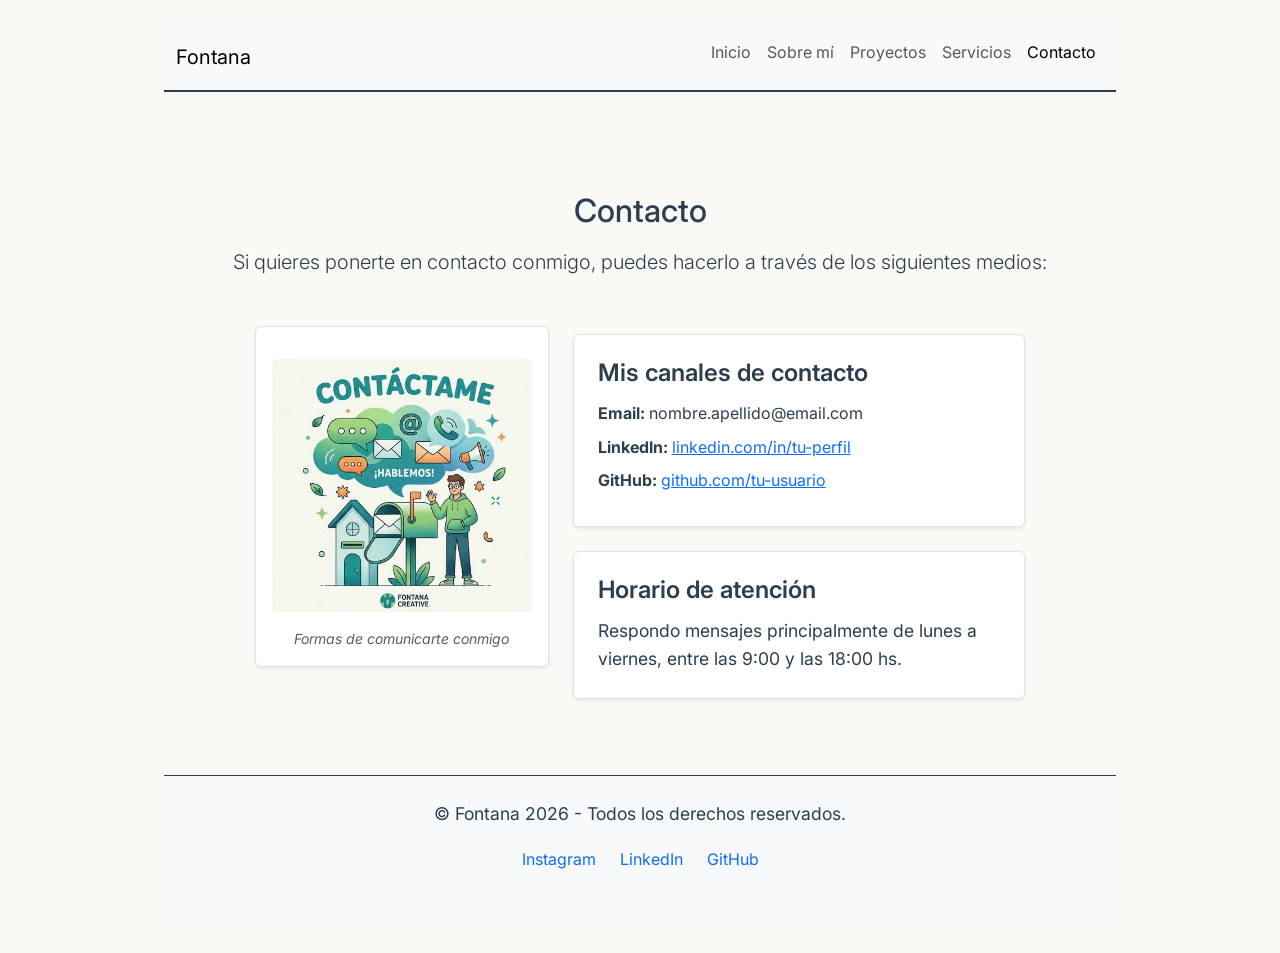
==== pages/Contacto.html @ ce927e17 "fix: mueve los archivos a la raiz del proyecto" ====
<!DOCTYPE html>
<html lang="es">
<head>
    <meta charset="UTF-8">
    <meta name="viewport" content="width=device-width, initial-scale=1.0">
    <!--Bootstrap-->
    <link href="https://cdn.jsdelivr.net/npm/bootstrap@5.3.3/dist/css/bootstrap.min.css" rel="stylesheet" integrity="sha384-QWTKZyjpPEjISv5WaRU9OFeRpok6YctnYmDr5pNlyT2bRjXh0JMhjY6hW+ALEwIH" crossorigin="anonymous">
    <title>Fontana | Contacto</title>
    <link rel="stylesheet" href="../styles/styles.css">
</head>
<body>
    <header>
        <nav class="navbar navbar-expand-lg bg-body-tertiary">
            <div class="container-fluid">
                <a class="navbar-brand" href="../index.html">Fontana</a>
                
               
                <button class="navbar-toggler" type="button" data-bs-toggle="collapse" data-bs-target="#navbarNav" aria-controls="navbarNav" aria-expanded="false" aria-label="Toggle navigation">
                    <span class="navbar-toggler-icon"></span>
                </button>
                
                
                <div class="collapse navbar-collapse" id="navbarNav">
                    <ul class="navbar-nav ms-auto">
                        <li class="nav-item">
                            <a class="nav-link" href="../index.html">Inicio</a>
                        </li>
                        <li class="nav-item">
                            <a class="nav-link" href="./sobre-mi.html">Sobre mí</a>
                        </li>
                        <li class="nav-item">
                            <a class="nav-link" href="./proyectos.html">Proyectos</a>
                        </li>
                        <li class="nav-item">
                            <a class="nav-link" href="./servicios.html">Servicios</a>
                        </li>
                        <li class="nav-item">
                            <a class="nav-link active" aria-current="page" href="./contacto.html">Contacto</a>
                        </li>
                    </ul>
                </div>
            </div>
        </nav>
    </header>

    <main class="container my-5">
        <article>
            <div class="text-center mb-5">
                <h2>Contacto</h2>
                <p class="lead">Si quieres ponerte en contacto conmigo, puedes hacerlo a través de los siguientes medios:</p>
            </div>
            
            <div class="row align-items-center justify-content-center">
                <!-- Imagen -->
                <div class="col-lg-4 text-center mb-4">
                    <figure class="figure p-3 bg-white border rounded shadow-sm w-100">
                        <img src="../img/contacto.jpg" class="figure-img img-fluid rounded" alt="Ilustración de un sobre o icono de contacto">
                        <figcaption class="figure-caption">Formas de comunicarte conmigo</figcaption>
                    </figure>
                </div>

                <!-- Bloques de Texto -->
                <div class="col-lg-6">
                    <div class="p-4 bg-white border rounded shadow-sm mb-4">
                        <h3>Mis canales de contacto</h3>
                        <ul class="list-unstyled mb-0">
                            <li class="mb-2 text-break"><strong>Email:</strong> nombre.apellido@email.com</li>
                            <li class="mb-2 text-break"><strong>LinkedIn:</strong> <a href="https://linkedin.com/in/tu-perfil" target="_blank">linkedin.com/in/tu-perfil</a></li>
                            <li class="text-break"><strong>GitHub:</strong> <a href="https://github.com/tu-usuario" target="_blank">github.com/tu-usuario</a></li>
                        </ul>
                    </div>

                    <div class="p-4 bg-white border rounded shadow-sm">
                        <h3>Horario de atención</h3>
                        <p class="mb-0">Respondo mensajes principalmente de lunes a viernes, entre las 9:00 y las 18:00 hs.</p>
                    </div>
                </div>
            </div>
        </article>
    </main>

    <footer class="bg-body-tertiary text-center py-4 mt-5">
        <p>&copy; Fontana 2026 - Todos los derechos reservados.</p>
        <ul class="list-inline">
            <li class="list-inline-item"><a href="#" class="text-decoration-none">Instagram</a></li>
            <li class="list-inline-item"><a href="#" class="text-decoration-none">LinkedIn</a></li>
            <li class="list-inline-item"><a href="#" class="text-decoration-none">GitHub</a></li>
        </ul>
    </footer>
    <!--Bootstrap-->
    <script src="https://cdn.jsdelivr.net/npm/bootstrap@5.3.3/dist/js/bootstrap.bundle.min.js" integrity="sha384-YvpcrYf0tY3lHB60NNkmXc5s9fDVZLESaAA55NDzOxhy9GkcIdslK1eN7N6jIeHz" crossorigin="anonymous"></script>
</body>
</html>
---- styles/styles.css ----
@import url('https://fonts.googleapis.com/css2?family=Abel&family=Inder&family=Inter:ital,opsz,wght@0,14..32,100..900;1,14..32,100..900&display=swap');

* {
    margin: 0;
    padding: 0;
    box-sizing: border-box;
}

:root {
    --color-primario: #2c3e50;
    --color-secundario: #FAF9F6;
    --color-acento: #e67e22; 
    --title-size: clamp(1.8rem, 4vw, 3rem);
}

body {
    font-family: "Inter", sans-serif; 
    background-color: var(--color-secundario); 
    color: var(--color-primario); 
    line-height: 1.6;
    padding: 1.5rem;
    max-width: 1000px;
    margin: 0 auto;
}

header {
    border-bottom: 2px solid var(--color-primario);
    margin-bottom: 2.5rem;
}

h1 {
    font-size: var(--title-size);         
    font-weight: 700;          
    color: var(--color-primario); 
}

h2 {
    font-size: 2rem;
    margin-top: 2rem;
    margin-bottom: 1rem;
    color: var(--color-primario);
}

h3 {
    font-size: 1.5rem;          
    font-weight: 600;           
    margin-bottom: 0.8rem;
    color: var(--color-primario);
}

p {
    font-size: 1.1rem;
    margin-bottom: 1.2rem; 
}

ul {
    margin-bottom: 1.5rem;
    padding-left: 1.5rem; 
}

li {
    margin-bottom: 0.5rem;
}

footer {
    margin-top: 3rem;
    padding-top: 1.5rem;
    border-top: 1px solid var(--color-primario); 
    text-align: center;
}

footer ul {
    display: flex;
    justify-content: center;
    gap: 1rem;
    list-style: none;
    padding: 0;
}

figure img {
    max-width: 100%;
    height: auto;
    border-radius: 4px;
    margin-top: 1rem;
}

figcaption {
    font-style: italic;
    font-size: 0.9rem;
    margin-top: 0.5rem;
    color: #555;
}

main {
    max-width: 1200px; 
    margin: 0 auto;    
    padding: 20px;     
}
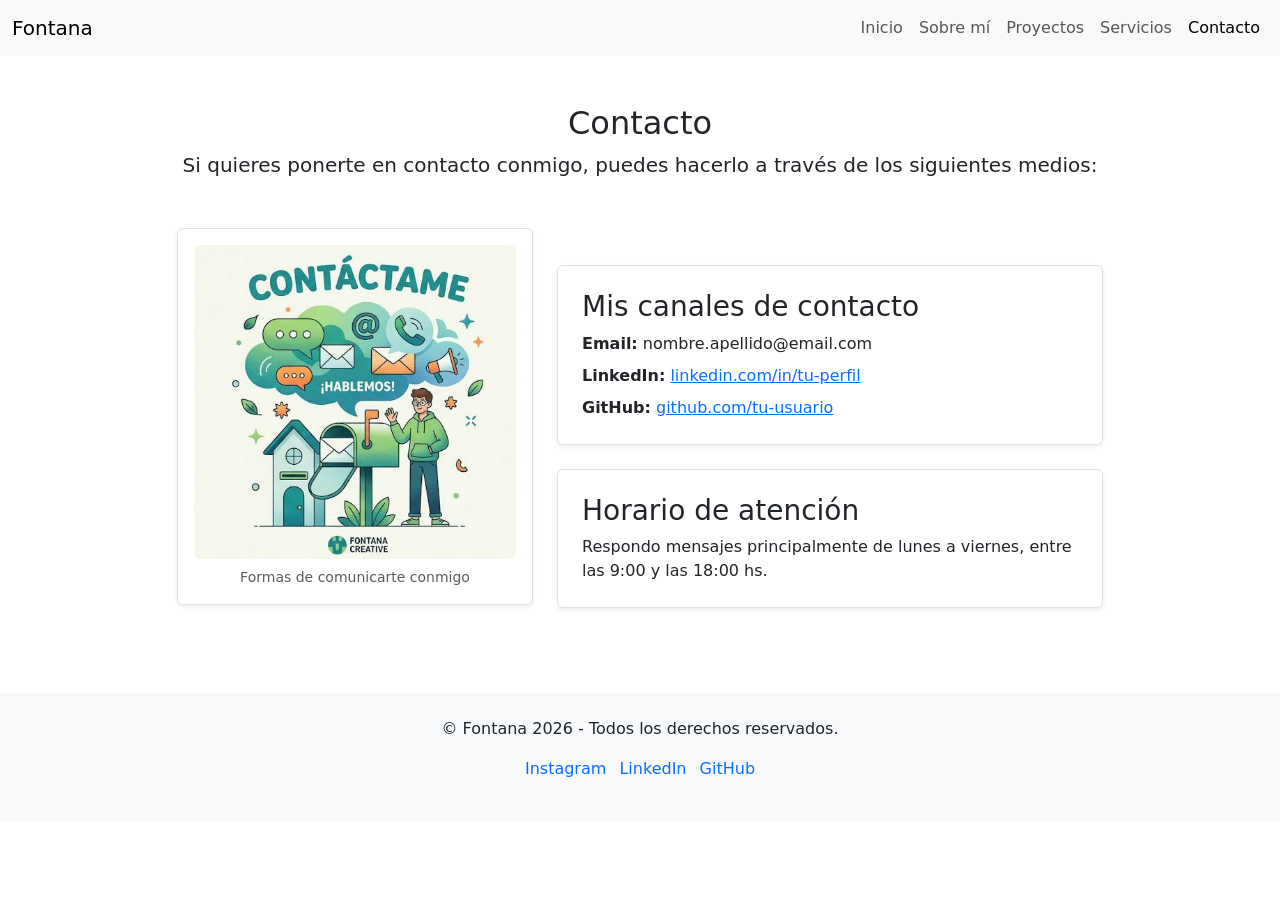
==== commit 532904c8: "Arquitectura SCSS completa" ====
--- a/pages/Contacto.html
+++ b/pages/Contacto.html
@@ -6,7 +6,7 @@
     <!--Bootstrap-->
     <link href="https://cdn.jsdelivr.net/npm/bootstrap@5.3.3/dist/css/bootstrap.min.css" rel="stylesheet" integrity="sha384-QWTKZyjpPEjISv5WaRU9OFeRpok6YctnYmDr5pNlyT2bRjXh0JMhjY6hW+ALEwIH" crossorigin="anonymous">
     <title>Fontana | Contacto</title>
-    <link rel="stylesheet" href="../styles/styles.css">
+    <link rel="stylesheet" href="../styles/style.css">
 </head>
 <body>
     <header>
--- a/styles/style.css
+++ b/styles/style.css
@@ -0,0 +1,3 @@
+
+
+/*# sourceMappingURL=style.css.map */
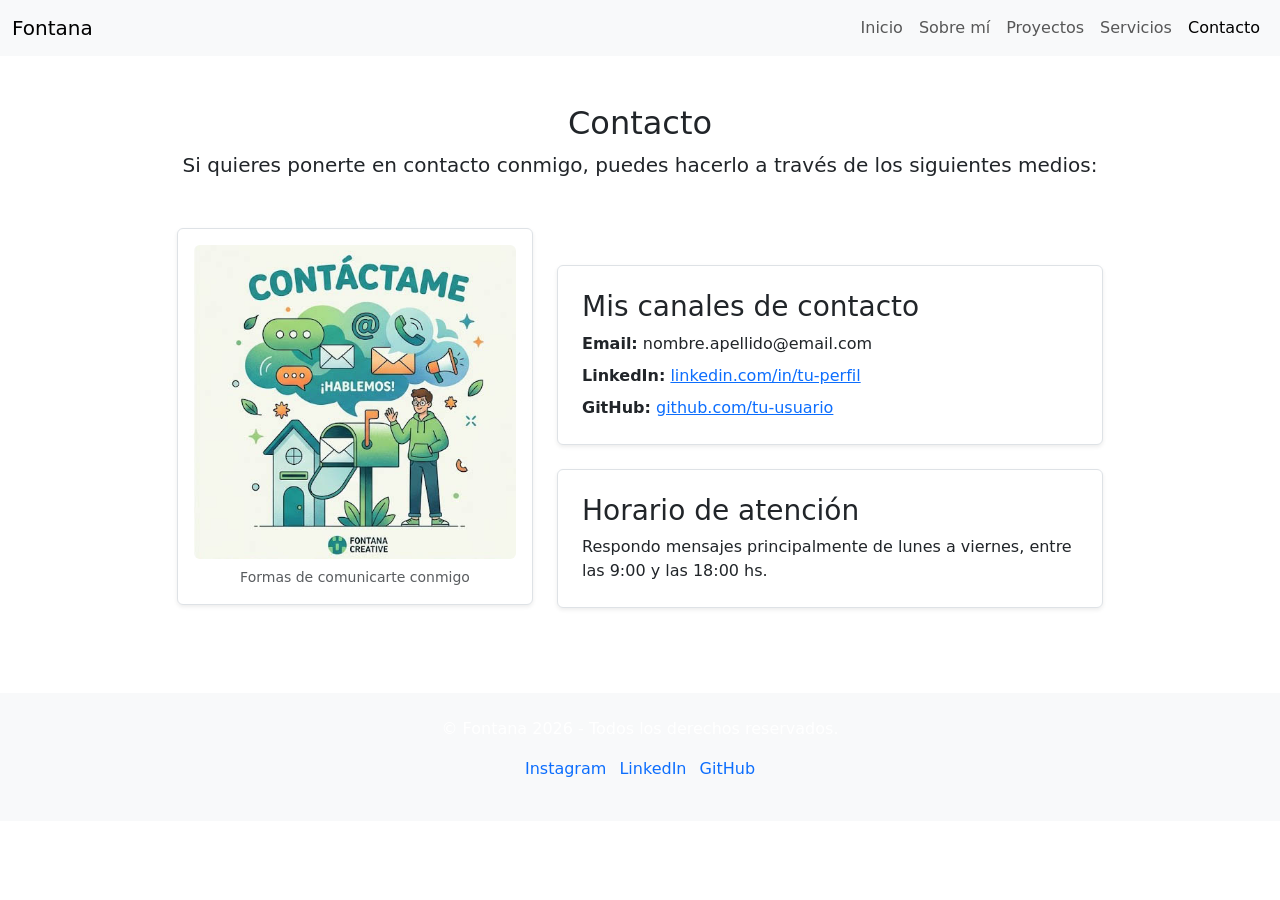
==== commit 7d8c9c06: "Finalizando estilos y ajustes de navbar" ====
--- a/pages/Contacto.html
+++ b/pages/Contacto.html
@@ -5,8 +5,9 @@
     <meta name="viewport" content="width=device-width, initial-scale=1.0">
     <!--Bootstrap-->
     <link href="https://cdn.jsdelivr.net/npm/bootstrap@5.3.3/dist/css/bootstrap.min.css" rel="stylesheet" integrity="sha384-QWTKZyjpPEjISv5WaRU9OFeRpok6YctnYmDr5pNlyT2bRjXh0JMhjY6hW+ALEwIH" crossorigin="anonymous">
+    <link href="https://unpkg.com/aos@2.3.1/dist/aos.css" rel="stylesheet">
     <title>Fontana | Contacto</title>
-    <link rel="stylesheet" href="../styles/style.css">
+    <link rel="stylesheet" href="../scss/main.css">
 </head>
 <body>
     <header>
@@ -14,11 +15,9 @@
             <div class="container-fluid">
                 <a class="navbar-brand" href="../index.html">Fontana</a>
                 
-               
                 <button class="navbar-toggler" type="button" data-bs-toggle="collapse" data-bs-target="#navbarNav" aria-controls="navbarNav" aria-expanded="false" aria-label="Toggle navigation">
                     <span class="navbar-toggler-icon"></span>
                 </button>
-                
                 
                 <div class="collapse navbar-collapse" id="navbarNav">
                     <ul class="navbar-nav ms-auto">
@@ -45,14 +44,14 @@
 
     <main class="container my-5">
         <article>
-            <div class="text-center mb-5">
+            <div class="text-center mb-5" data-aos="fade-up" data-aos-duration="1200">
                 <h2>Contacto</h2>
                 <p class="lead">Si quieres ponerte en contacto conmigo, puedes hacerlo a través de los siguientes medios:</p>
             </div>
             
             <div class="row align-items-center justify-content-center">
                 <!-- Imagen -->
-                <div class="col-lg-4 text-center mb-4">
+                <div class="col-lg-4 text-center mb-4" data-aos="fade-up" data-aos-duration="1200" data-aos-delay="100">
                     <figure class="figure p-3 bg-white border rounded shadow-sm w-100">
                         <img src="../img/contacto.jpg" class="figure-img img-fluid rounded" alt="Ilustración de un sobre o icono de contacto">
                         <figcaption class="figure-caption">Formas de comunicarte conmigo</figcaption>
@@ -60,7 +59,7 @@
                 </div>
 
                 <!-- Bloques de Texto -->
-                <div class="col-lg-6">
+                <div class="col-lg-6" data-aos="fade-up" data-aos-duration="1200" data-aos-delay="200">
                     <div class="p-4 bg-white border rounded shadow-sm mb-4">
                         <h3>Mis canales de contacto</h3>
                         <ul class="list-unstyled mb-0">
@@ -89,5 +88,13 @@
     </footer>
     <!--Bootstrap-->
     <script src="https://cdn.jsdelivr.net/npm/bootstrap@5.3.3/dist/js/bootstrap.bundle.min.js" integrity="sha384-YvpcrYf0tY3lHB60NNkmXc5s9fDVZLESaAA55NDzOxhy9GkcIdslK1eN7N6jIeHz" crossorigin="anonymous"></script>
+    <script src="https://unpkg.com/aos@2.3.1/dist/aos.js"></script>
+    <script>
+      AOS.init({
+        duration: 1200,
+        once: true,
+        offset: 50
+      });
+    </script>
 </body>
 </html>
--- a/scss/main.css
+++ b/scss/main.css
@@ -0,0 +1,89 @@
+@charset "UTF-8";
+.card {
+  background: #1e1e1e;
+  border: 1px solid #333;
+  border-radius: 8px;
+  padding: 1.5rem;
+  transition: transform 0.3s ease;
+}
+.card:hover {
+  transform: translateY(-5px);
+  border-color: #d4af37;
+}
+
+.card {
+  background: #1e1e1e;
+  border: 1px solid #333;
+  border-radius: 8px;
+  padding: 1.5rem;
+  transition: transform 0.3s ease;
+}
+.card:hover {
+  transform: translateY(-5px);
+  border-color: #d4af37;
+}
+
+.card {
+  background: #1e1e1e;
+  border: 1px solid #333;
+  border-radius: 8px;
+  padding: 1.5rem;
+  transition: transform 0.3s ease;
+}
+.card:hover {
+  transform: translateY(-5px);
+  border-color: #d4af37;
+}
+
+.card {
+  background: #1e1e1e;
+  border: 1px solid #333;
+  border-radius: 8px;
+  padding: 1.5rem;
+  transition: transform 0.3s ease;
+}
+.card:hover {
+  transform: translateY(-5px);
+  border-color: #d4af37;
+}
+
+footer {
+  background-color: #1a1a1a;
+  color: #fff;
+  text-align: center;
+  padding: 1.5rem;
+}
+
+.card {
+  background: #1e1e1e;
+  border: 1px solid #333;
+  border-radius: 8px;
+  padding: 1.5rem;
+  transition: transform 0.3s ease;
+}
+.card:hover {
+  transform: translateY(-5px);
+  border-color: #d4af37;
+}
+
+.card {
+  background: #1e1e1e;
+  border: 1px solid #333;
+  border-radius: 8px;
+  padding: 1.5rem;
+  transition: transform 0.3s ease;
+}
+.card:hover {
+  transform: translateY(-5px);
+  border-color: #d4af37;
+}
+
+/* Animación nativa de transición en tarjetas y botones */
+.card, .btn {
+  transition: all 0.4s ease-in-out !important;
+}
+.card:hover, .btn:hover {
+  transform: translateY(-8px) scale(1.02) !important;
+  box-shadow: 0 15px 30px rgba(0, 0, 0, 0.25) !important;
+  background-color: #fff3cd !important;
+}/*# sourceMappingURL=main.css.map */
